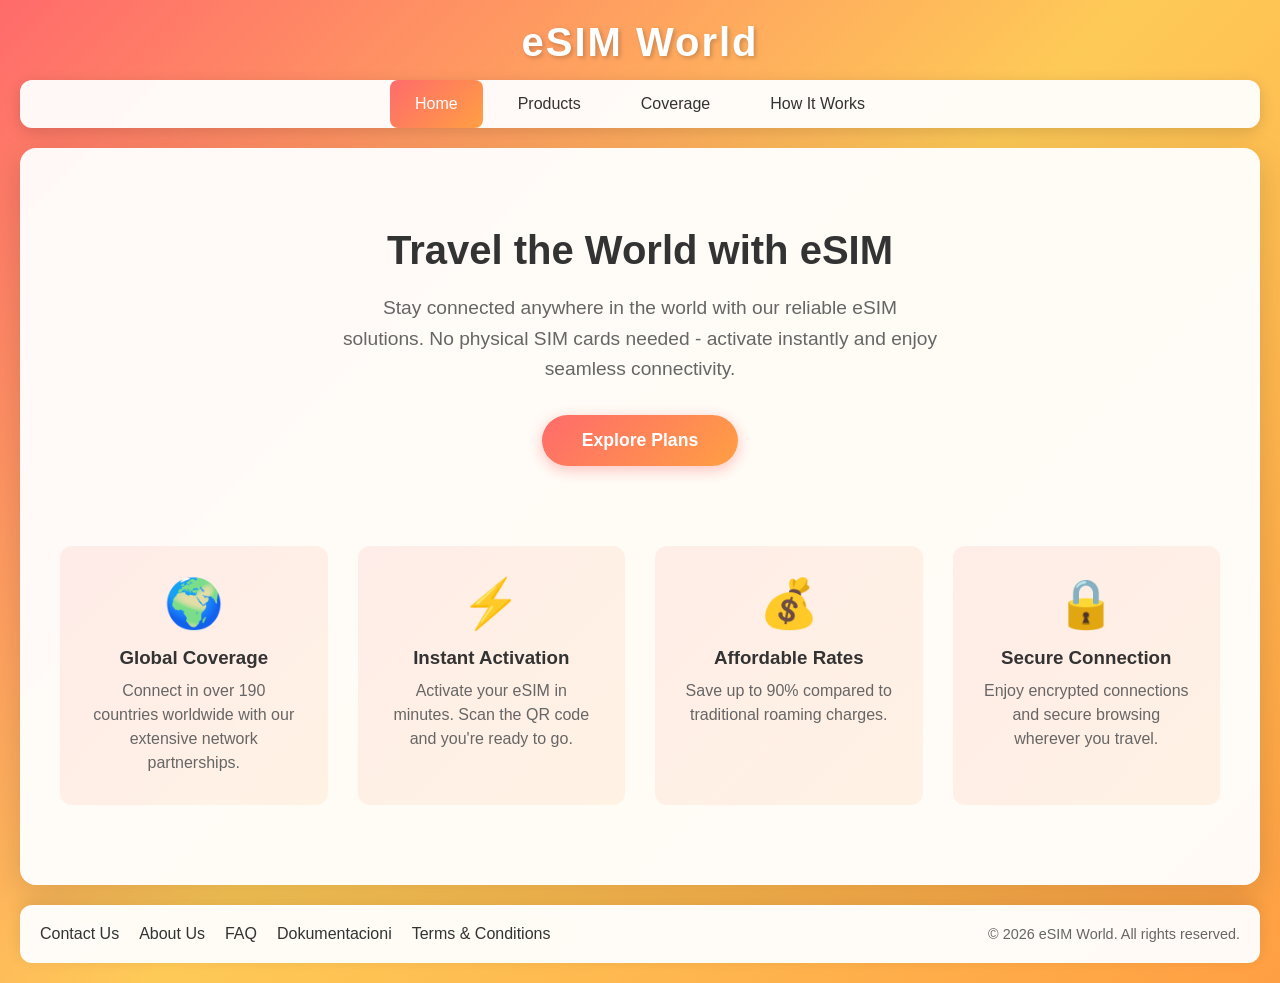
==== index.html @ 83d4cac9 "Added structure and styling Added content on html files, css stylesheet and javascript functions (to" ====
<!DOCTYPE html>
<html lang="en">
<head>
    <meta charset="UTF-8">
    <meta name="viewport" content="width=device-width, initial-scale=1.0">
    <title>eSIM World - Stay Connected Everywhere</title>
    <link rel="stylesheet" href="./css/style.css">
</head>
<body>
    <h1 class="site-title">eSIM World</h1>

    <nav class="navbar">
        <ul>
            <li><a href="index.html" class="active">Home</a></li>
            <li><a href="./pages/products.html">Products</a></li>
            <li><a href="./pages/coverage.html">Coverage</a></li>
            <li><a href="./pages/howItWorks.html">How It Works</a></li>
        </ul>
    </nav>

    <main class="main-card">
        <section class="hero-section">
            <h1>Travel the World with eSIM</h1>
            <p>Stay connected anywhere in the world with our reliable eSIM solutions. No physical SIM cards needed - activate instantly and enjoy seamless connectivity.</p>
            <a href="./pages/products.html" class="cta-button">Explore Plans</a>
        </section>

        <div class="features-grid">
            <div class="feature-card">
                <div class="icon">🌍</div>
                <h3>Global Coverage</h3>
                <p>Connect in over 190 countries worldwide with our extensive network partnerships.</p>
            </div>
            <div class="feature-card">
                <div class="icon">⚡</div>
                <h3>Instant Activation</h3>
                <p>Activate your eSIM in minutes. Scan the QR code and you're ready to go.</p>
            </div>
            <div class="feature-card">
                <div class="icon">💰</div>
                <h3>Affordable Rates</h3>
                <p>Save up to 90% compared to traditional roaming charges.</p>
            </div>
            <div class="feature-card">
                <div class="icon">🔒</div>
                <h3>Secure Connection</h3>
                <p>Enjoy encrypted connections and secure browsing wherever you travel.</p>
            </div>
        </div>
    </main>

    <footer class="footer">
        <div class="footer-content">
            <div class="footer-links">
                <a href="./pages/contact.html">Contact Us</a>
                <a href="./pages/about.html">About Us</a>
                <a href="./pages/faq.html">FAQ</a>
                <a href="./pages/dokumentacioni.html">Dokumentacioni</a>
                <a href="./pages/terms.html">Terms & Conditions</a>
            </div>
            <div class="footer-copyright">
                &copy; 2026 eSIM World. All rights reserved.
            </div>
        </div>
    </footer>

    <script src="js/script.js"></script>
</body>
</html>
---- css/style.css ----
* {
    margin: 0;
    padding: 0;
    box-sizing: border-box;
}

body {
    font-family: 'Segoe UI', Tahoma, Geneva, Verdana, sans-serif;
    min-height: 100vh;
    background: linear-gradient(135deg, #ff6b6b 0%, #feca57 50%, #ff9f43 100%);
    display: flex;
    flex-direction: column;
    padding: 0 20px;
}

.site-title {
    text-align: center;
    padding: 20px 0 15px;
    color: #fff;
    font-size: 2.5rem;
    font-weight: 700;
    text-shadow: 2px 2px 4px rgba(0, 0, 0, 0.2);
    letter-spacing: 2px;
}

.navbar {
    background: rgba(255, 255, 255, 0.95);
    border-radius: 12px;
    padding: 0 20px;
    box-shadow: 0 4px 15px rgba(0, 0, 0, 0.15);
    margin-bottom: 20px;
}

.navbar ul {
    list-style: none;
    display: flex;
    justify-content: center;
    gap: 10px;
    flex-wrap: wrap;
}

.navbar li {
    position: relative;
}

.navbar a {
    display: block;
    padding: 15px 25px;
    text-decoration: none;
    color: #333;
    font-weight: 500;
    transition: all 0.3s ease;
    border-radius: 8px;
}

.navbar a:hover,
.navbar a.active {
    background: linear-gradient(135deg, #ff6b6b, #ff9f43);
    color: #fff;
}

.main-card {
    flex: 1;
    background: rgba(255, 255, 255, 0.95);
    border-radius: 16px;
    padding: 40px;
    box-shadow: 0 8px 32px rgba(0, 0, 0, 0.15);
    margin-bottom: 20px;
    overflow-y: auto;
}

.footer {
    background: rgba(255, 255, 255, 0.95);
    border-radius: 12px;
    padding: 20px;
    box-shadow: 0 -4px 15px rgba(0, 0, 0, 0.1);
    margin-bottom: 20px;
}

.footer-content {
    display: flex;
    justify-content: space-between;
    align-items: center;
    flex-wrap: wrap;
    gap: 15px;
}

.footer-links {
    display: flex;
    gap: 20px;
    flex-wrap: wrap;
}

.footer-links a {
    color: #333;
    text-decoration: none;
    font-weight: 500;
    transition: color 0.3s ease;
}

.footer-links a:hover {
    color: #ff6b6b;
}

.footer-copyright {
    color: #666;
    font-size: 0.9rem;
}

.hero-section {
    text-align: center;
    padding: 40px 0;
}

.hero-section h1 {
    font-size: 2.5rem;
    color: #333;
    margin-bottom: 20px;
}

.hero-section p {
    font-size: 1.2rem;
    color: #666;
    max-width: 600px;
    margin: 0 auto 30px;
    line-height: 1.6;
}

.cta-button {
    display: inline-block;
    padding: 15px 40px;
    background: linear-gradient(135deg, #ff6b6b, #ff9f43);
    color: #fff;
    text-decoration: none;
    border-radius: 30px;
    font-weight: 600;
    font-size: 1.1rem;
    transition: transform 0.3s ease, box-shadow 0.3s ease;
    box-shadow: 0 4px 15px rgba(255, 107, 107, 0.4);
}

.cta-button:hover {
    transform: translateY(-3px);
    box-shadow: 0 6px 20px rgba(255, 107, 107, 0.5);
}

.features-grid {
    display: grid;
    grid-template-columns: repeat(auto-fit, minmax(250px, 1fr));
    gap: 30px;
    padding: 40px 0;
}

.feature-card {
    background: linear-gradient(135deg, rgba(255, 107, 107, 0.1), rgba(255, 159, 67, 0.1));
    padding: 30px;
    border-radius: 12px;
    text-align: center;
    transition: transform 0.3s ease;
}

.feature-card:hover {
    transform: translateY(-5px);
}

.feature-card .icon {
    font-size: 3rem;
    margin-bottom: 15px;
}

.feature-card h3 {
    color: #333;
    margin-bottom: 10px;
}

.feature-card p {
    color: #666;
    line-height: 1.5;
}

.products-grid {
    display: grid;
    grid-template-columns: repeat(auto-fit, minmax(280px, 1fr));
    gap: 25px;
    padding: 20px 0;
}

.product-card {
    background: #fff;
    border-radius: 12px;
    overflow: hidden;
    box-shadow: 0 4px 15px rgba(0, 0, 0, 0.1);
    transition: transform 0.3s ease, box-shadow 0.3s ease;
}

.product-card:hover {
    transform: translateY(-5px);
    box-shadow: 0 8px 25px rgba(0, 0, 0, 0.15);
}

.product-card .product-image {
    height: 150px;
    background: linear-gradient(135deg, #ff6b6b, #feca57);
    display: flex;
    align-items: center;
    justify-content: center;
    font-size: 4rem;
}

.product-card .product-info {
    padding: 20px;
}

.product-card h3 {
    color: #333;
    margin-bottom: 10px;
}

.product-card .price {
    font-size: 1.5rem;
    font-weight: 700;
    color: #ff6b6b;
    margin-bottom: 10px;
}

.product-card .details {
    color: #666;
    font-size: 0.9rem;
    margin-bottom: 15px;
}

.product-card .buy-button {
    display: block;
    width: 100%;
    padding: 12px;
    background: linear-gradient(135deg, #ff6b6b, #ff9f43);
    color: #fff;
    text-decoration: none;
    text-align: center;
    border-radius: 8px;
    font-weight: 600;
    transition: opacity 0.3s ease;
}

.product-card .buy-button:hover {
    opacity: 0.9;
}

.page-title {
    font-size: 2rem;
    color: #333;
    margin-bottom: 30px;
    text-align: center;
}

.countries-grid {
    display: grid;
    grid-template-columns: repeat(auto-fit, minmax(200px, 1fr));
    gap: 20px;
}

.country-card {
    background: linear-gradient(135deg, rgba(255, 107, 107, 0.1), rgba(255, 159, 67, 0.1));
    padding: 20px;
    border-radius: 10px;
    text-align: center;
    transition: transform 0.3s ease;
}

.country-card:hover {
    transform: scale(1.05);
}

.country-card .flag {
    font-size: 3rem;
    margin-bottom: 10px;
}

.country-card h4 {
    color: #333;
}

.steps-container {
    max-width: 800px;
    margin: 0 auto;
}

.step {
    display: flex;
    align-items: flex-start;
    gap: 20px;
    margin-bottom: 30px;
    padding: 25px;
    background: linear-gradient(135deg, rgba(255, 107, 107, 0.1), rgba(255, 159, 67, 0.1));
    border-radius: 12px;
}

.step-number {
    width: 50px;
    height: 50px;
    background: linear-gradient(135deg, #ff6b6b, #ff9f43);
    color: #fff;
    border-radius: 50%;
    display: flex;
    align-items: center;
    justify-content: center;
    font-size: 1.5rem;
    font-weight: 700;
    flex-shrink: 0;
}

.step-content h3 {
    color: #333;
    margin-bottom: 10px;
}

.step-content p {
    color: #666;
    line-height: 1.6;
}

.faq-container {
    max-width: 800px;
    margin: 0 auto;
}

.faq-item {
    margin-bottom: 15px;
    border-radius: 10px;
    overflow: hidden;
    background: #fff;
    box-shadow: 0 2px 10px rgba(0, 0, 0, 0.1);
}

.faq-question {
    padding: 20px;
    background: linear-gradient(135deg, rgba(255, 107, 107, 0.1), rgba(255, 159, 67, 0.1));
    cursor: pointer;
    font-weight: 600;
    color: #333;
    display: flex;
    justify-content: space-between;
    align-items: center;
    transition: background 0.3s ease;
}

.faq-question:hover {
    background: linear-gradient(135deg, rgba(255, 107, 107, 0.2), rgba(255, 159, 67, 0.2));
}

.faq-question .toggle-icon {
    font-size: 1.5rem;
    transition: transform 0.3s ease;
}

.faq-item.active .toggle-icon {
    transform: rotate(45deg);
}

.faq-answer {
    padding: 0 20px;
    max-height: 0;
    overflow: hidden;
    transition: max-height 0.3s ease, padding 0.3s ease;
}

.faq-item.active .faq-answer {
    padding: 20px;
    max-height: 500px;
}

.faq-answer p {
    color: #666;
    line-height: 1.6;
}

.contact-container {
    max-width: 600px;
    margin: 0 auto;
}

.contact-form {
    display: flex;
    flex-direction: column;
    gap: 20px;
}

.form-group {
    display: flex;
    flex-direction: column;
    gap: 8px;
}

.form-group label {
    font-weight: 600;
    color: #333;
}

.form-group input,
.form-group textarea {
    padding: 12px 15px;
    border: 2px solid #eee;
    border-radius: 8px;
    font-size: 1rem;
    transition: border-color 0.3s ease;
}

.form-group input:focus,
.form-group textarea:focus {
    outline: none;
    border-color: #ff6b6b;
}

.form-group textarea {
    resize: vertical;
    min-height: 120px;
}

.submit-button {
    padding: 15px 30px;
    background: linear-gradient(135deg, #ff6b6b, #ff9f43);
    color: #fff;
    border: none;
    border-radius: 8px;
    font-size: 1.1rem;
    font-weight: 600;
    cursor: pointer;
    transition: transform 0.3s ease, box-shadow 0.3s ease;
}

.submit-button:hover {
    transform: translateY(-2px);
    box-shadow: 0 4px 15px rgba(255, 107, 107, 0.4);
}

.contact-info {
    margin-top: 40px;
    padding: 30px;
    background: linear-gradient(135deg, rgba(255, 107, 107, 0.1), rgba(255, 159, 67, 0.1));
    border-radius: 12px;
}

.contact-info h3 {
    color: #333;
    margin-bottom: 20px;
}

.contact-info p {
    color: #666;
    margin-bottom: 10px;
    line-height: 1.6;
}

.about-content {
    max-width: 800px;
    margin: 0 auto;
}

.about-content p {
    color: #666;
    line-height: 1.8;
    margin-bottom: 20px;
    font-size: 1.1rem;
}

.about-content h2 {
    color: #333;
    margin: 30px 0 15px;
}

.terms-content {
    max-width: 800px;
    margin: 0 auto;
}

.terms-content h2 {
    color: #333;
    margin: 30px 0 15px;
}

.terms-content p {
    color: #666;
    line-height: 1.8;
    margin-bottom: 15px;
}

.terms-content ul {
    color: #666;
    margin-left: 20px;
    margin-bottom: 20px;
    line-height: 1.8;
}

.product-detail-container {
    max-width: 900px;
    margin: 0 auto;
}

.product-detail-header {
    display: flex;
    gap: 40px;
    margin-bottom: 40px;
    flex-wrap: wrap;
}

.product-detail-image {
    flex: 1;
    min-width: 300px;
    height: 300px;
    background: linear-gradient(135deg, #ff6b6b, #feca57);
    border-radius: 16px;
    display: flex;
    align-items: center;
    justify-content: center;
    font-size: 8rem;
}

.product-detail-info {
    flex: 1;
    min-width: 300px;
}

.product-detail-info h1 {
    color: #333;
    margin-bottom: 15px;
}

.product-detail-info .price {
    font-size: 2.5rem;
    font-weight: 700;
    color: #ff6b6b;
    margin-bottom: 20px;
}

.product-detail-info .description {
    color: #666;
    line-height: 1.6;
    margin-bottom: 20px;
}

.product-specs {
    background: linear-gradient(135deg, rgba(255, 107, 107, 0.1), rgba(255, 159, 67, 0.1));
    padding: 20px;
    border-radius: 12px;
    margin-bottom: 25px;
}

.product-specs h3 {
    color: #333;
    margin-bottom: 15px;
}

.product-specs ul {
    list-style: none;
}

.product-specs li {
    padding: 10px 0;
    border-bottom: 1px solid rgba(0, 0, 0, 0.1);
    color: #666;
    display: flex;
    justify-content: space-between;
}

.product-specs li:last-child {
    border-bottom: none;
}

.product-specs li span {
    font-weight: 600;
    color: #333;
}

.buy-now-button {
    display: inline-block;
    padding: 18px 50px;
    background: linear-gradient(135deg, #ff6b6b, #ff9f43);
    color: #fff;
    text-decoration: none;
    border-radius: 30px;
    font-weight: 600;
    font-size: 1.2rem;
    transition: transform 0.3s ease, box-shadow 0.3s ease;
    box-shadow: 0 4px 15px rgba(255, 107, 107, 0.4);
}

.buy-now-button:hover {
    transform: translateY(-3px);
    box-shadow: 0 6px 20px rgba(255, 107, 107, 0.5);
}

.empty-page {
    text-align: center;
    padding: 60px 20px;
}

.empty-page h1 {
    color: #333;
    margin-bottom: 20px;
}

.empty-page p {
    color: #666;
    font-size: 1.1rem;
}

@media (max-width: 768px) {
    .site-title {
        font-size: 1.8rem;
    }

    .navbar ul {
        justify-content: center;
    }

    .navbar a {
        padding: 12px 15px;
        font-size: 0.9rem;
    }

    .main-card {
        padding: 25px;
    }

    .hero-section h1 {
        font-size: 1.8rem;
    }

    .footer-content {
        flex-direction: column;
        text-align: center;
    }

    .footer-links {
        justify-content: center;
    }

    .step {
        flex-direction: column;
        text-align: center;
    }

    .product-detail-header {
        flex-direction: column;
    }

    .product-detail-image {
        height: 200px;
        font-size: 5rem;
    }
}
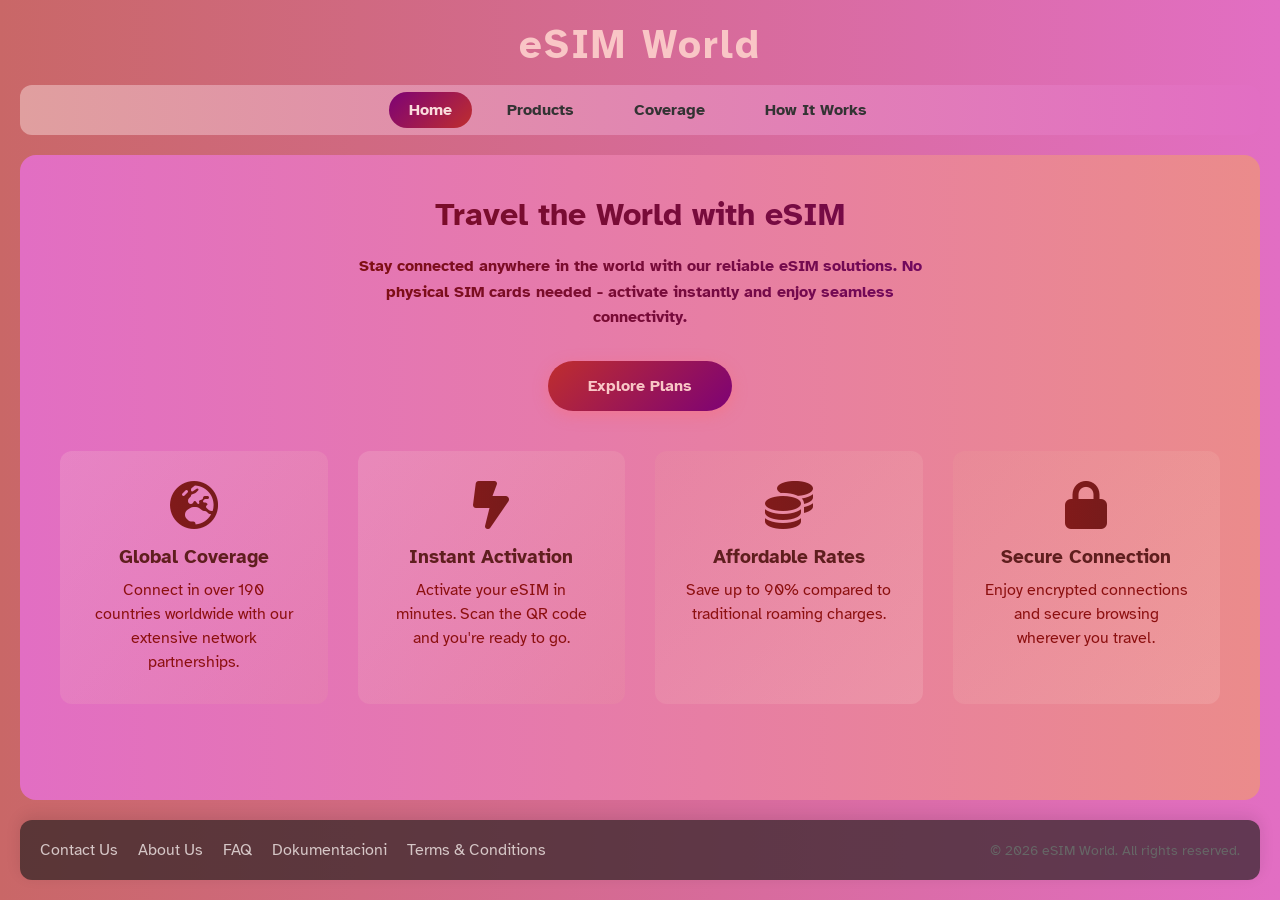
==== commit c7cae4a1: "styling changes background, navbar, hompage updates" ====
--- a/index.html
+++ b/index.html
@@ -5,6 +5,13 @@
     <meta name="viewport" content="width=device-width, initial-scale=1.0">
     <title>eSIM World - Stay Connected Everywhere</title>
     <link rel="stylesheet" href="./css/style.css">
+    <link
+  rel="stylesheet"
+  href="https://cdnjs.cloudflare.com/ajax/libs/font-awesome/6.5.1/css/all.min.css"
+/>
+<link rel="preconnect" href="https://fonts.googleapis.com">
+<link rel="preconnect" href="https://fonts.gstatic.com" crossorigin>
+<link href="https://fonts.googleapis.com/css2?family=Atkinson+Hyperlegible:ital,wght@0,400;0,700;1,400;1,700&display=swap" rel="stylesheet">
 </head>
 <body>
     <h1 class="site-title">eSIM World</h1>
@@ -26,23 +33,23 @@
         </section>
 
         <div class="features-grid">
-            <div class="feature-card">
-                <div class="icon">🌍</div>
+            <div class="feature-card2">
+                <i class="fa-solid fa-earth-europe feature-icon"></i>
                 <h3>Global Coverage</h3>
                 <p>Connect in over 190 countries worldwide with our extensive network partnerships.</p>
             </div>
-            <div class="feature-card">
-                <div class="icon">⚡</div>
+            <div class="feature-card2">
+                <i class="fa-solid fa-bolt-lightning feature-icon"></i>
                 <h3>Instant Activation</h3>
                 <p>Activate your eSIM in minutes. Scan the QR code and you're ready to go.</p>
             </div>
             <div class="feature-card">
-                <div class="icon">💰</div>
+                <i class="fa-solid fa-coins feature-icon"></i>
                 <h3>Affordable Rates</h3>
                 <p>Save up to 90% compared to traditional roaming charges.</p>
             </div>
             <div class="feature-card">
-                <div class="icon">🔒</div>
+                <i class="fa-solid fa-lock feature-icon"></i>
                 <h3>Secure Connection</h3>
                 <p>Enjoy encrypted connections and secure browsing wherever you travel.</p>
             </div>
--- a/css/style.css
+++ b/css/style.css
@@ -2,32 +2,33 @@
     margin: 0;
     padding: 0;
     box-sizing: border-box;
+    
 }
 
 body {
-    font-family: 'Segoe UI', Tahoma, Geneva, Verdana, sans-serif;
+    font-family: "Atkinson Hyperlegible", sans-serif;
+    font-weight: 400;
+    font-style: normal;
     min-height: 100vh;
-    background: linear-gradient(135deg, #ff6b6b 0%, #feca57 50%, #ff9f43 100%);
+    background: linear-gradient(to right, #c96767, #e26ec3);
     display: flex;
     flex-direction: column;
     padding: 0 20px;
-}
+    }
 
 .site-title {
     text-align: center;
     padding: 20px 0 15px;
-    color: #fff;
+    color: #f9c6c6;
     font-size: 2.5rem;
     font-weight: 700;
-    text-shadow: 2px 2px 4px rgba(0, 0, 0, 0.2);
     letter-spacing: 2px;
 }
 
 .navbar {
-    background: rgba(255, 255, 255, 0.95);
+ background: linear-gradient(to left, #e26ec3,  #e09f9f);
     border-radius: 12px;
-    padding: 0 20px;
-    box-shadow: 0 4px 15px rgba(0, 0, 0, 0.15);
+    padding: 0 20px;   
     margin-bottom: 20px;
 }
 
@@ -41,6 +42,9 @@
 
 .navbar li {
     position: relative;
+    margin-top: auto;
+    margin-bottom: auto;
+
 }
 
 .navbar a {
@@ -48,29 +52,40 @@
     padding: 15px 25px;
     text-decoration: none;
     color: #333;
-    font-weight: 500;
-    transition: all 0.3s ease;
+    font-weight: 600;
     border-radius: 8px;
+    position: relative;
+    transition:         
+        background-color 0.4s cubic-bezier(0.4, 0, 0.2, 1),
+        color 0.4s cubic-bezier(0.4, 0, 0.2, 1),
+        transform 0.4s cubic-bezier(0.4, 0, 0.2, 1),
+        box-shadow 0.4s cubic-bezier(0.4, 0, 0.2, 1);
+
+
 }
 
 .navbar a:hover,
 .navbar a.active {
-    background: linear-gradient(135deg, #ff6b6b, #ff9f43);
-    color: #fff;
-}
+    display: inline-block;      
+    padding: 8px 20px;           
+    border-radius: 20px;
+    background: linear-gradient(135deg, #7d0275, #bf2e2e);
+    color: #fadcdc;
+}
+
 
 .main-card {
-    flex: 1;
-    background: rgba(255, 255, 255, 0.95);
-    border-radius: 16px;
-    padding: 40px;
-    box-shadow: 0 8px 32px rgba(0, 0, 0, 0.15);
-    margin-bottom: 20px;
-    overflow-y: auto;
-}
+  flex: 1;
+  background: linear-gradient(to left,  #eb8b8b, #e26ec3) ; 
+  border-radius: 16px;
+  padding: 40px;
+  margin-bottom: 20px;
+  overflow-y: auto;   
+}
+
 
 .footer {
-    background: rgba(255, 255, 255, 0.95);
+    background: rgba(39, 32, 32, 0.679);
     border-radius: 12px;
     padding: 20px;
     box-shadow: 0 -4px 15px rgba(0, 0, 0, 0.1);
@@ -92,7 +107,7 @@
 }
 
 .footer-links a {
-    color: #333;
+    color: #d5c6c6;
     text-decoration: none;
     font-weight: 500;
     transition: color 0.3s ease;
@@ -109,32 +124,45 @@
 
 .hero-section {
     text-align: center;
-    padding: 40px 0;
+    padding: 0px 0;
+    
 }
 
 .hero-section h1 {
-    font-size: 2.5rem;
-    color: #333;
-    margin-bottom: 20px;
+    font-size: 2rem;
+    background: linear-gradient(to right, #7f0f0f, #710861);
+    background-clip: text;
+    -webkit-background-clip: text;
+    -webkit-text-fill-color: transparent;
+    margin-bottom: 20px;
+    font-family: "Atkinson Hyperlegible", sans-serif;
+    font-weight: 700;
+    font-style: normal;
 }
 
 .hero-section p {
-    font-size: 1.2rem;
-    color: #666;
+    font-size: 1rem;
+    background: linear-gradient(to right, #7f0f0f, #710861);
+    background-clip: text;
+    -webkit-background-clip: text;
+    -webkit-text-fill-color: transparent;
     max-width: 600px;
     margin: 0 auto 30px;
     line-height: 1.6;
+    font-family: "Atkinson Hyperlegible", sans-serif;
+    font-weight: 700;
+    font-style: normal;
 }
 
 .cta-button {
     display: inline-block;
     padding: 15px 40px;
-    background: linear-gradient(135deg, #ff6b6b, #ff9f43);
-    color: #fff;
+    background: linear-gradient(135deg, #bf2e2e, #7d0275);
+    color: #f9c6c6;
     text-decoration: none;
     border-radius: 30px;
     font-weight: 600;
-    font-size: 1.1rem;
+    font-size: 1rem;
     transition: transform 0.3s ease, box-shadow 0.3s ease;
     box-shadow: 0 4px 15px rgba(255, 107, 107, 0.4);
 }
@@ -152,7 +180,7 @@
 }
 
 .feature-card {
-    background: linear-gradient(135deg, rgba(255, 107, 107, 0.1), rgba(255, 159, 67, 0.1));
+    background: linear-gradient(135deg, rgba(235, 185, 149, 0.1), rgba(249, 211, 211, 0.2));
     padding: 30px;
     border-radius: 12px;
     text-align: center;
@@ -169,12 +197,40 @@
 }
 
 .feature-card h3 {
-    color: #333;
+     color:  #5f1e1e;
     margin-bottom: 10px;
 }
 
 .feature-card p {
-    color: #666;
+     color:  #8c1010;
+    line-height: 1.5;
+}
+
+.feature-card2 {
+    background: linear-gradient(135deg, rgba(249, 211, 211, 0.2) , rgba(235, 185, 149, 0.1));
+    padding: 30px;
+    border-radius: 12px;
+    text-align: center;
+    transition: transform 0.3s ease;
+}
+
+.feature-card2:hover {
+    transform: translateY(-5px);
+}
+
+.feature-card2 .icon {
+    font-size: 3rem;
+    margin-bottom: 15px;
+}
+
+.feature-card2 h3 {
+     color:  #5f1e1e;
+    margin-bottom: 10px;
+    
+}
+
+.feature-card2 p {
+     color:  #8c1010;
     line-height: 1.5;
 }
 
@@ -341,7 +397,7 @@
     display: flex;
     justify-content: space-between;
     align-items: center;
-    transition: background 0.3s ease;
+    transition: background-color 0.3s ease;
 }
 
 .faq-question:hover {
@@ -604,6 +660,19 @@
     font-size: 1.1rem;
 }
 
+.feature-icon {
+  font-size: 48px;
+  background: linear-gradient(to right, #811a1a, #771b1b);
+  -webkit-background-clip: text;
+  -webkit-text-fill-color: transparent;
+  margin-bottom: 16px;
+}
+
+.feature-card:hover .feature-icon {
+  transform: scale(1.1);
+  transition: 0.3s ease;
+}
+
 @media (max-width: 768px) {
     .site-title {
         font-size: 1.8rem;
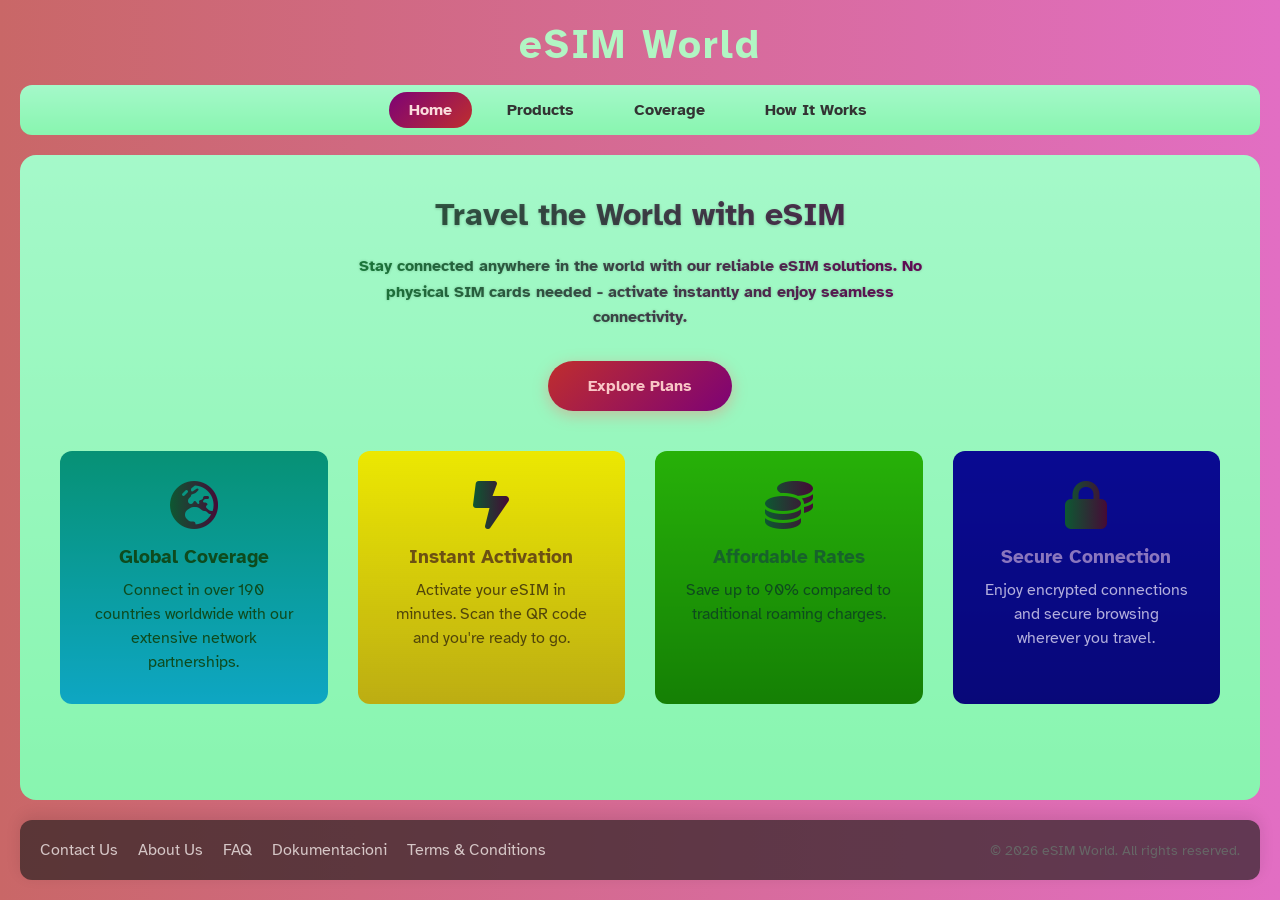
==== commit f4df4824: "more changes" ====
--- a/index.html
+++ b/index.html
@@ -33,7 +33,7 @@
         </section>
 
         <div class="features-grid">
-            <div class="feature-card2">
+            <div class="feature-card1">
                 <i class="fa-solid fa-earth-europe feature-icon"></i>
                 <h3>Global Coverage</h3>
                 <p>Connect in over 190 countries worldwide with our extensive network partnerships.</p>
@@ -43,12 +43,12 @@
                 <h3>Instant Activation</h3>
                 <p>Activate your eSIM in minutes. Scan the QR code and you're ready to go.</p>
             </div>
-            <div class="feature-card">
+            <div class="feature-card3">
                 <i class="fa-solid fa-coins feature-icon"></i>
                 <h3>Affordable Rates</h3>
                 <p>Save up to 90% compared to traditional roaming charges.</p>
             </div>
-            <div class="feature-card">
+            <div class="feature-card4">
                 <i class="fa-solid fa-lock feature-icon"></i>
                 <h3>Secure Connection</h3>
                 <p>Enjoy encrypted connections and secure browsing wherever you travel.</p>
--- a/css/style.css
+++ b/css/style.css
@@ -19,14 +19,16 @@
 .site-title {
     text-align: center;
     padding: 20px 0 15px;
-    color: #f9c6c6;
+    color: #b1f5c3;
     font-size: 2.5rem;
     font-weight: 700;
     letter-spacing: 2px;
 }
 
 .navbar {
- background: linear-gradient(to left, #e26ec3,  #e09f9f);
+ background: 
+  linear-gradient(rgba(94, 206, 150, 0.6), rgba(16, 131, 58, 0.6)), #b1f5c3; 
+  background-blend-mode: overlay;
     border-radius: 12px;
     padding: 0 20px;   
     margin-bottom: 20px;
@@ -76,7 +78,9 @@
 
 .main-card {
   flex: 1;
-  background: linear-gradient(to left,  #eb8b8b, #e26ec3) ; 
+  background: 
+  linear-gradient(rgba(94, 206, 150, 0.6), rgba(16, 131, 58, 0.6)), #b1f5c3; 
+  background-blend-mode: overlay;
   border-radius: 16px;
   padding: 40px;
   margin-bottom: 20px;
@@ -130,7 +134,8 @@
 
 .hero-section h1 {
     font-size: 2rem;
-    background: linear-gradient(to right, #7f0f0f, #710861);
+    background: linear-gradient(to right, #1a8a3f, #710861);
+    text-shadow: 0 1px 3px rgba(0, 0, 0, 0.2);
     background-clip: text;
     -webkit-background-clip: text;
     -webkit-text-fill-color: transparent;
@@ -142,7 +147,8 @@
 
 .hero-section p {
     font-size: 1rem;
-    background: linear-gradient(to right, #7f0f0f, #710861);
+    background: linear-gradient(to right, #1a8a3f, #710861);
+    text-shadow: 0 0px 3px rgba(0, 0, 0, 0.2);
     background-clip: text;
     -webkit-background-clip: text;
     -webkit-text-fill-color: transparent;
@@ -179,35 +185,43 @@
     padding: 40px 0;
 }
 
-.feature-card {
-    background: linear-gradient(135deg, rgba(235, 185, 149, 0.1), rgba(249, 211, 211, 0.2));
+.feature-card1 {
+    background: 
+        linear-gradient(rgba(92, 176, 135, 0.998), rgba(21, 47, 142, 0.256)), /* top layer */
+        #12d2dc; /* base color */
+
+    background-blend-mode: multiply;
     padding: 30px;
     border-radius: 12px;
     text-align: center;
     transition: transform 0.3s ease;
 }
 
-.feature-card:hover {
+.feature-card1:hover {
     transform: translateY(-5px);
 }
 
-.feature-card .icon {
+.feature-card1 .icon {
     font-size: 3rem;
     margin-bottom: 15px;
 }
 
-.feature-card h3 {
-     color:  #5f1e1e;
+.feature-card1 h3 {
+     color:  #0e4b1e;
     margin-bottom: 10px;
 }
 
-.feature-card p {
-     color:  #8c1010;
+.feature-card1 p {
+     color:  #0e4b1e;
     line-height: 1.5;
 }
 
 .feature-card2 {
-    background: linear-gradient(135deg, rgba(249, 211, 211, 0.2) , rgba(235, 185, 149, 0.1));
+     background: 
+        linear-gradient(rgb(255, 243, 12), rgba(152, 109, 8, 0.502)), /* top layer */
+        #ecf324; /* base color */
+
+    background-blend-mode: multiply;
     padding: 30px;
     border-radius: 12px;
     text-align: center;
@@ -224,13 +238,78 @@
 }
 
 .feature-card2 h3 {
-     color:  #5f1e1e;
+     color: #6c5013;
     margin-bottom: 10px;
     
 }
 
 .feature-card2 p {
-     color:  #8c1010;
+     color: #52460a;
+    line-height: 1.5;
+}
+
+.feature-card3 {
+     background: 
+        linear-gradient(rgba(232, 186, 153, 0.6), rgba(42, 87, 13, 0.6)),
+        #29d30b;
+
+    background-blend-mode: multiply;
+    padding: 30px;
+    border-radius: 12px;
+    text-align: center;
+    transition: transform 0.3s ease;
+}
+
+.feature-card3:hover {
+    transform: translateY(-5px);
+}
+
+.feature-card3 .icon {
+    font-size: 3rem;
+    margin-bottom: 15px;
+}
+
+.feature-card3 h3 {
+     color: #17622b;
+    margin-bottom: 10px;
+    
+}
+
+.feature-card3 p {
+     color: #0e4b1e;
+    line-height: 1.5;
+}
+
+.feature-card4 {
+     background: 
+        linear-gradient(rgba(39, 122, 167, 0.6), rgba(14, 37, 106, 0.587)), /* top layer */
+        #120fb8; /* base color */
+
+    background-blend-mode: multiply;
+    /* background: linear-gradient(135deg, rgba(235, 185, 149, 0.1),rgba(249, 211, 211, 0.2) ); */
+    padding: 30px;
+    border-radius: 12px;
+    text-align: center;
+    transition: transform 0.3s ease;
+}
+
+.feature-card4:hover {
+    transform: translateY(-5px);
+}
+
+.feature-card4 .icon {
+    font-size: 3rem;
+    margin-bottom: 15px;
+}
+
+.feature-card4 h3 {
+     color: #8a76be;
+    margin-bottom: 10px;
+    
+}
+
+.feature-card4 p {
+     color: #b2aedc;
     line-height: 1.5;
 }
 
@@ -546,6 +625,22 @@
     margin-bottom: 20px;
     line-height: 1.8;
 }
+
+.product-image {
+    width: 100%;
+    height: 50px; /* or whatever height your cards use */
+    overflow: hidden;
+    border-radius: 12px 12px 0 0; /* optional, keeps rounded top corners */
+}
+
+.product-image img {
+    width: 100%;
+    height: 100%;
+    object-fit: cover; /* fills the container without stretching */
+    display: block;
+}
+
+
 
 .product-detail-container {
     max-width: 900px;
@@ -662,7 +757,7 @@
 
 .feature-icon {
   font-size: 48px;
-  background: linear-gradient(to right, #811a1a, #771b1b);
+  background: linear-gradient(to right, #0d5832, #450b36);
   -webkit-background-clip: text;
   -webkit-text-fill-color: transparent;
   margin-bottom: 16px;
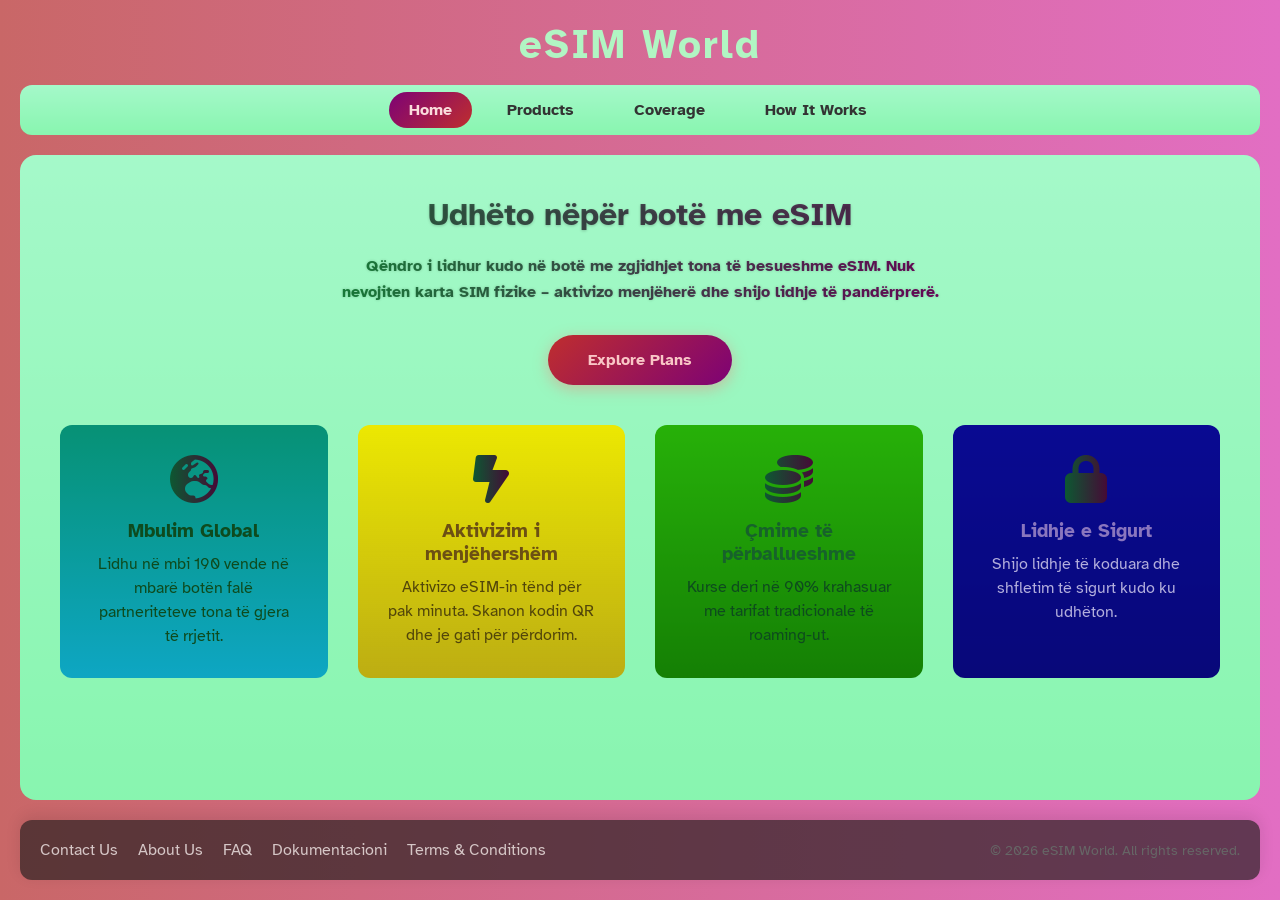
==== commit cfc03243: "perkthimet edhe fotot" ====
--- a/index.html
+++ b/index.html
@@ -27,31 +27,36 @@
 
     <main class="main-card">
         <section class="hero-section">
-            <h1>Travel the World with eSIM</h1>
-            <p>Stay connected anywhere in the world with our reliable eSIM solutions. No physical SIM cards needed - activate instantly and enjoy seamless connectivity.</p>
+            <h1>Udhëto nëpër botë me eSIM</h1>
+            <p>Qëndro i lidhur kudo në botë me zgjidhjet tona të besueshme eSIM. Nuk nevojiten karta SIM fizike – aktivizo menjëherë dhe shijo lidhje të pandërprerë.</p>
+
             <a href="./pages/products.html" class="cta-button">Explore Plans</a>
         </section>
 
         <div class="features-grid">
             <div class="feature-card1">
                 <i class="fa-solid fa-earth-europe feature-icon"></i>
-                <h3>Global Coverage</h3>
-                <p>Connect in over 190 countries worldwide with our extensive network partnerships.</p>
+               <h3>Mbulim Global</h3>
+               <p>Lidhu në mbi 190 vende në mbarë botën falë partneriteteve tona të gjera të rrjetit.</p>
+
             </div>
             <div class="feature-card2">
                 <i class="fa-solid fa-bolt-lightning feature-icon"></i>
-                <h3>Instant Activation</h3>
-                <p>Activate your eSIM in minutes. Scan the QR code and you're ready to go.</p>
+                <h3>Aktivizim i menjëhershëm</h3>
+                <p>Aktivizo eSIM-in tënd për pak minuta. Skanon kodin QR dhe je gati për përdorim.</p>
+
             </div>
             <div class="feature-card3">
                 <i class="fa-solid fa-coins feature-icon"></i>
-                <h3>Affordable Rates</h3>
-                <p>Save up to 90% compared to traditional roaming charges.</p>
+                <h3>Çmime të përballueshme</h3>
+                 <p>Kurse deri në 90% krahasuar me tarifat tradicionale të roaming-ut.</p>
+
             </div>
             <div class="feature-card4">
                 <i class="fa-solid fa-lock feature-icon"></i>
-                <h3>Secure Connection</h3>
-                <p>Enjoy encrypted connections and secure browsing wherever you travel.</p>
+                <h3>Lidhje e Sigurt</h3>
+                <p>Shijo lidhje të koduara dhe shfletim të sigurt kudo ku udhëton.</p>
+
             </div>
         </div>
     </main>
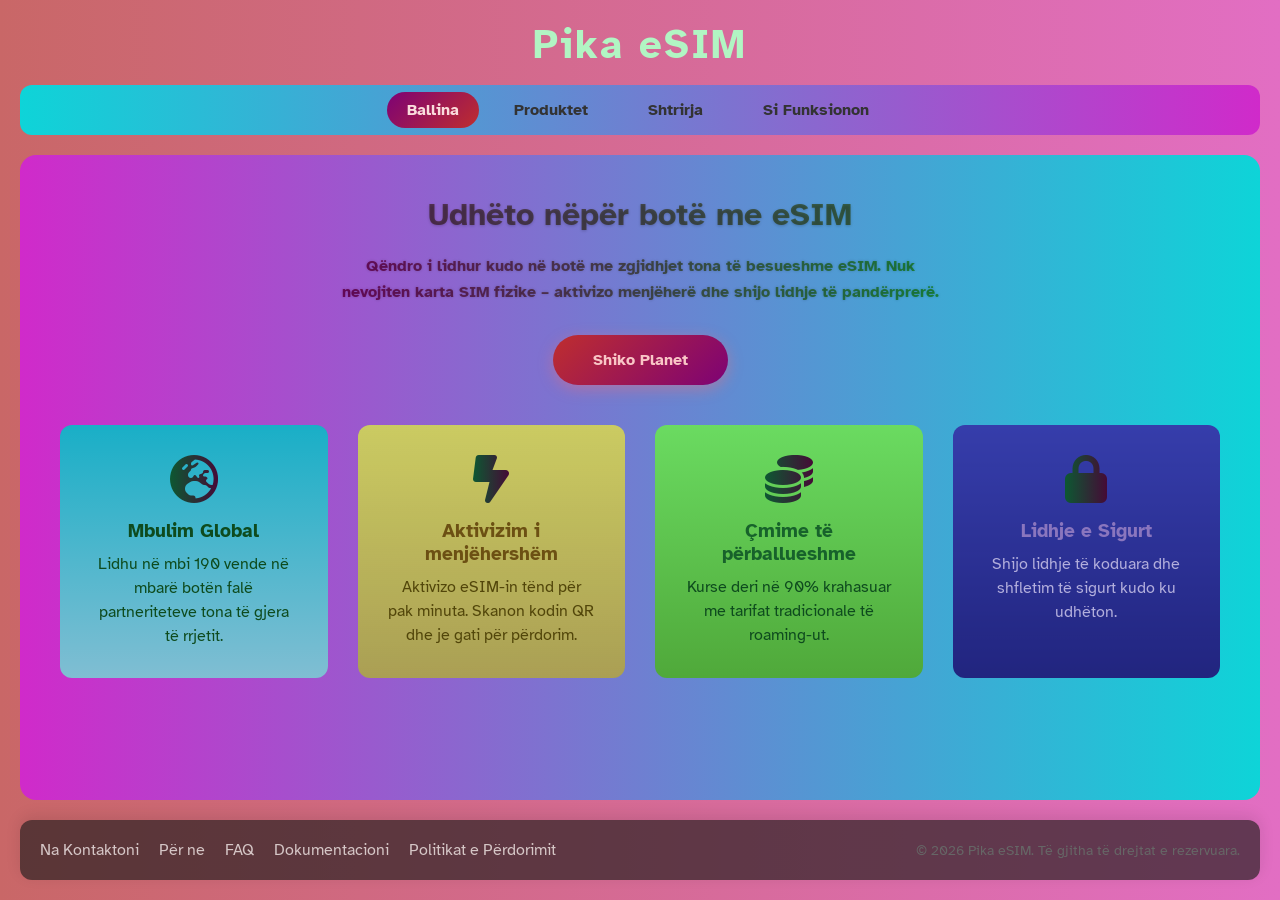
==== commit 8ee0e133: "perkthime +coverage update" ====
--- a/index.html
+++ b/index.html
@@ -3,7 +3,7 @@
 <head>
     <meta charset="UTF-8">
     <meta name="viewport" content="width=device-width, initial-scale=1.0">
-    <title>eSIM World - Stay Connected Everywhere</title>
+    <title>Pika eSIM - Stay Connected Everywhere</title>
     <link rel="stylesheet" href="./css/style.css">
     <link
   rel="stylesheet"
@@ -14,14 +14,14 @@
 <link href="https://fonts.googleapis.com/css2?family=Atkinson+Hyperlegible:ital,wght@0,400;0,700;1,400;1,700&display=swap" rel="stylesheet">
 </head>
 <body>
-    <h1 class="site-title">eSIM World</h1>
+    <h1 class="site-title">Pika eSIM</h1>
 
     <nav class="navbar">
         <ul>
-            <li><a href="index.html" class="active">Home</a></li>
-            <li><a href="./pages/products.html">Products</a></li>
-            <li><a href="./pages/coverage.html">Coverage</a></li>
-            <li><a href="./pages/howItWorks.html">How It Works</a></li>
+            <li><a href="index.html" class="active">Ballina</a></li>
+            <li><a href="./pages/products.html">Produktet</a></li>
+            <li><a href="./pages/coverage.html">Shtrirja</a></li>
+            <li><a href="./pages/howItWorks.html">Si Funksionon</a></li>
         </ul>
     </nav>
 
@@ -30,7 +30,7 @@
             <h1>Udhëto nëpër botë me eSIM</h1>
             <p>Qëndro i lidhur kudo në botë me zgjidhjet tona të besueshme eSIM. Nuk nevojiten karta SIM fizike – aktivizo menjëherë dhe shijo lidhje të pandërprerë.</p>
 
-            <a href="./pages/products.html" class="cta-button">Explore Plans</a>
+            <a href="./pages/products.html" class="cta-button">Shiko Planet</a>
         </section>
 
         <div class="features-grid">
@@ -64,14 +64,14 @@
     <footer class="footer">
         <div class="footer-content">
             <div class="footer-links">
-                <a href="./pages/contact.html">Contact Us</a>
-                <a href="./pages/about.html">About Us</a>
+                <a href="./pages/contact.html">Na Kontaktoni</a>
+                <a href="./pages/about.html">Për ne</a>
                 <a href="./pages/faq.html">FAQ</a>
                 <a href="./pages/dokumentacioni.html">Dokumentacioni</a>
-                <a href="./pages/terms.html">Terms & Conditions</a>
+                <a href="./pages/terms.html">Politikat e Përdorimit</a>
             </div>
             <div class="footer-copyright">
-                &copy; 2026 eSIM World. All rights reserved.
+                &copy; 2026 Pika eSIM. Të gjitha të drejtat e rezervuara.
             </div>
         </div>
     </footer>
--- a/css/style.css
+++ b/css/style.css
@@ -26,9 +26,7 @@
 }
 
 .navbar {
- background: 
-  linear-gradient(rgba(94, 206, 150, 0.6), rgba(16, 131, 58, 0.6)), #b1f5c3; 
-  background-blend-mode: overlay;
+ background: linear-gradient(to left, #d02aca, #0ed4d8);
     border-radius: 12px;
     padding: 0 20px;   
     margin-bottom: 20px;
@@ -78,13 +76,11 @@
 
 .main-card {
   flex: 1;
-  background: 
-  linear-gradient(rgba(94, 206, 150, 0.6), rgba(16, 131, 58, 0.6)), #b1f5c3; 
-  background-blend-mode: overlay;
+  background: linear-gradient(to left,  #0ed4d8, #d02aca) ; 
   border-radius: 16px;
   padding: 40px;
   margin-bottom: 20px;
-  overflow-y: auto;   
+  overflow-y: auto;     
 }
 
 
@@ -134,7 +130,7 @@
 
 .hero-section h1 {
     font-size: 2rem;
-    background: linear-gradient(to right, #1a8a3f, #710861);
+    background: linear-gradient(to right, #710861, #1a8a3f);
     text-shadow: 0 1px 3px rgba(0, 0, 0, 0.2);
     background-clip: text;
     -webkit-background-clip: text;
@@ -147,7 +143,7 @@
 
 .hero-section p {
     font-size: 1rem;
-    background: linear-gradient(to right, #1a8a3f, #710861);
+    background: linear-gradient(to right, #710861, #1a8a3f);
     text-shadow: 0 0px 3px rgba(0, 0, 0, 0.2);
     background-clip: text;
     -webkit-background-clip: text;
@@ -185,10 +181,30 @@
     padding: 40px 0;
 }
 
+.feature-card {
+    background: linear-gradient(135deg, rgba(255, 107, 107, 0.1), rgba(255, 159, 67, 0.1));
+    background: linear-gradient(135deg, rgba(235, 185, 149, 0.1), rgba(249, 211, 211, 0.2));
+    padding: 30px;
+    border-radius: 12px;
+    text-align: center;}
+
+.feature-card h3 {
+    color: #333;
+     color:  #5f1e1e;
+    margin-bottom: 10px;
+}
+
+.feature-card p {
+    color: #666;
+     color:  #8c1010;
+    line-height: 1.5;
+}
+
+
 .feature-card1 {
     background: 
-        linear-gradient(rgba(92, 176, 135, 0.998), rgba(21, 47, 142, 0.256)), /* top layer */
-        #12d2dc; /* base color */
+        linear-gradient(rgba(43, 211, 237, 0.998), rgba(132, 155, 239, 0.256)), /* top layer */
+        #92d3d6; /* base color */
 
     background-blend-mode: multiply;
     padding: 30px;
@@ -218,9 +234,8 @@
 
 .feature-card2 {
      background: 
-        linear-gradient(rgb(255, 243, 12), rgba(152, 109, 8, 0.502)), /* top layer */
-        #ecf324; /* base color */
-
+        linear-gradient(rgb(226, 223, 164), rgba(124, 95, 27, 0.502)), /* top layer */
+        #e5e898; /* base color */
     background-blend-mode: multiply;
     padding: 30px;
     border-radius: 12px;
@@ -250,8 +265,8 @@
 
 .feature-card3 {
      background: 
-        linear-gradient(rgba(232, 186, 153, 0.6), rgba(42, 87, 13, 0.6)),
-        #29d30b;
+        linear-gradient(rgba(158, 231, 167, 0.6), rgba(75, 139, 32, 0.6)),
+        #8ae87a;
 
     background-blend-mode: multiply;
     padding: 30px;
@@ -282,8 +297,8 @@
 
 .feature-card4 {
      background: 
-        linear-gradient(rgba(39, 122, 167, 0.6), rgba(14, 37, 106, 0.587)), /* top layer */
-        #120fb8; /* base color */
+        linear-gradient(rgba(140, 192, 221, 0.6), rgba(15, 41, 117, 0.587)), /* top layer */
+        #4a48ba; /* base color */
 
     background-blend-mode: multiply;
     /* background: linear-gradient(135deg, rgba(235, 185, 149, 0.1),rgba(249, 211, 211, 0.2) ); */
@@ -312,6 +327,8 @@
      color: #b2aedc;
     line-height: 1.5;
 }
+
+
 
 .products-grid {
     display: grid;
@@ -321,7 +338,7 @@
 }
 
 .product-card {
-    background: #fff;
+    background: #c993c0;
     border-radius: 12px;
     overflow: hidden;
     box-shadow: 0 4px 15px rgba(0, 0, 0, 0.1);
@@ -368,7 +385,7 @@
     display: block;
     width: 100%;
     padding: 12px;
-    background: linear-gradient(135deg, #ff6b6b, #ff9f43);
+    background: linear-gradient(135deg, #bf2e2e, #7d0275);
     color: #fff;
     text-decoration: none;
     text-align: center;
@@ -388,33 +405,6 @@
     text-align: center;
 }
 
-.countries-grid {
-    display: grid;
-    grid-template-columns: repeat(auto-fit, minmax(200px, 1fr));
-    gap: 20px;
-}
-
-.country-card {
-    background: linear-gradient(135deg, rgba(255, 107, 107, 0.1), rgba(255, 159, 67, 0.1));
-    padding: 20px;
-    border-radius: 10px;
-    text-align: center;
-    transition: transform 0.3s ease;
-}
-
-.country-card:hover {
-    transform: scale(1.05);
-}
-
-.country-card .flag {
-    font-size: 3rem;
-    margin-bottom: 10px;
-}
-
-.country-card h4 {
-    color: #333;
-}
-
 .steps-container {
     max-width: 800px;
     margin: 0 auto;
@@ -445,19 +435,103 @@
 }
 
 .step-content h3 {
-    color: #333;
-    margin-bottom: 10px;
+    font-size: 1.5rem;
+    background: linear-gradient(to right, #1a3122, #3e0936);
+    text-shadow: 0 1px 3px rgba(0, 0, 0, 0.2);
+    background-clip: text;
+    -webkit-background-clip: text;
+    -webkit-text-fill-color: transparent;
+    margin-bottom: 10px;
+    font-family: "Atkinson Hyperlegible", sans-serif;
+    font-weight: 700;
+    font-style: normal;
 }
 
 .step-content p {
-    color: #666;
-    line-height: 1.6;
-}
-
-.faq-container {
+    font-size: 1rem;
+    background: linear-gradient(to right, #3e0936, #1a3122);
+    text-shadow: 0 1px 3px rgba(0, 0, 0, 0.2);
+    background-clip: text;
+    -webkit-background-clip: text;
+    -webkit-text-fill-color: transparent;
+    margin-bottom: 20px;
+    font-family: "Atkinson Hyperlegible", sans-serif;
+    font-weight: 700;
+    font-style: normal;
+}
+
+.description h3 {
+    font-size: 1.5rem;
+    background: linear-gradient(to right, #1a3122, #3e0936);
+    text-shadow: 0 1px 3px rgba(0, 0, 0, 0.2);
+    background-clip: text;
+    -webkit-background-clip: text;
+    -webkit-text-fill-color: transparent;
+    margin-bottom: 10px;
+    font-family: "Atkinson Hyperlegible", sans-serif;
+    font-weight: 700;
+    font-style: normal;
+}
+
+.description p {
+    font-size: 1rem;
+    background: linear-gradient(to right, #3e0936, #1a3122);
+    text-shadow: 0 1px 3px rgba(0, 0, 0, 0.2);
+    background-clip: text;
+    -webkit-background-clip: text;
+    -webkit-text-fill-color: transparent;
+    margin-bottom: 20px;
+    font-family: "Atkinson Hyperlegible", sans-serif;
+    font-weight: 700;
+    font-style: normal;
+}
+
+.description h3 {
+    font-size: 1.5rem;
+    background: linear-gradient(to right, #1a3122, #3e0936);
+    text-shadow: 0 1px 3px rgba(0, 0, 0, 0.2);
+    background-clip: text;
+    -webkit-background-clip: text;
+    -webkit-text-fill-color: transparent;
+    margin-bottom: 10px;
+    font-family: "Atkinson Hyperlegible", sans-serif;
+    font-weight: 700;
+    font-style: normal;
+}
+
+.countries h4 {
+    font-size: 1.25rem;
+    background: linear-gradient(to right, #3e0936, #1a3122);
+    text-shadow: 0 1px 3px rgba(0, 0, 0, 0.2);
+    background-clip: text;
+    -webkit-background-clip: text;
+    -webkit-text-fill-color: transparent;
+    margin-bottom: 10px;
+    font-family: "Atkinson Hyperlegible", sans-serif;
+    font-weight: 700;
+    font-style: normal;
+}
+
+.countries p {
     max-width: 800px;
     margin: 0 auto;
 }
+
+.country-list {
+  list-style: none;
+  padding: 0;
+  margin: 1rem 0 0;
+}
+
+.country-list li {
+  padding: 0.6rem 0.8rem;
+  margin-bottom: 0.5rem;
+  background: linear-gradient(to left, #d02aca, #0ed4d8);
+  border-radius: 8px;
+  font-weight: 500;
+  color: #333;
+}
+
 
 .faq-item {
     margin-bottom: 15px;
@@ -684,7 +758,7 @@
 }
 
 .product-detail-info .description {
-    color: #666;
+    color: #8a0101;
     line-height: 1.6;
     margin-bottom: 20px;
 }
@@ -708,7 +782,7 @@
 .product-specs li {
     padding: 10px 0;
     border-bottom: 1px solid rgba(0, 0, 0, 0.1);
-    color: #666;
+    color: #2a2323;
     display: flex;
     justify-content: space-between;
 }
@@ -725,7 +799,7 @@
 .buy-now-button {
     display: inline-block;
     padding: 18px 50px;
-    background: linear-gradient(135deg, #ff6b6b, #ff9f43);
+    background: linear-gradient(135deg, #bf2e2e, #7d0275);
     color: #fff;
     text-decoration: none;
     border-radius: 30px;
@@ -768,6 +842,24 @@
   transition: 0.3s ease;
 }
 
+.coverage-layout {
+  display: flex;
+  gap: 2rem;
+}
+
+#map {
+  flex: 0 0 60%;
+  height: 500px;
+  border-radius: 15px;
+}
+
+.countries {
+  flex: 1;
+  padding: 1.5rem;
+  border-radius: 15px;
+}
+
+
 @media (max-width: 768px) {
     .site-title {
         font-size: 1.8rem;
